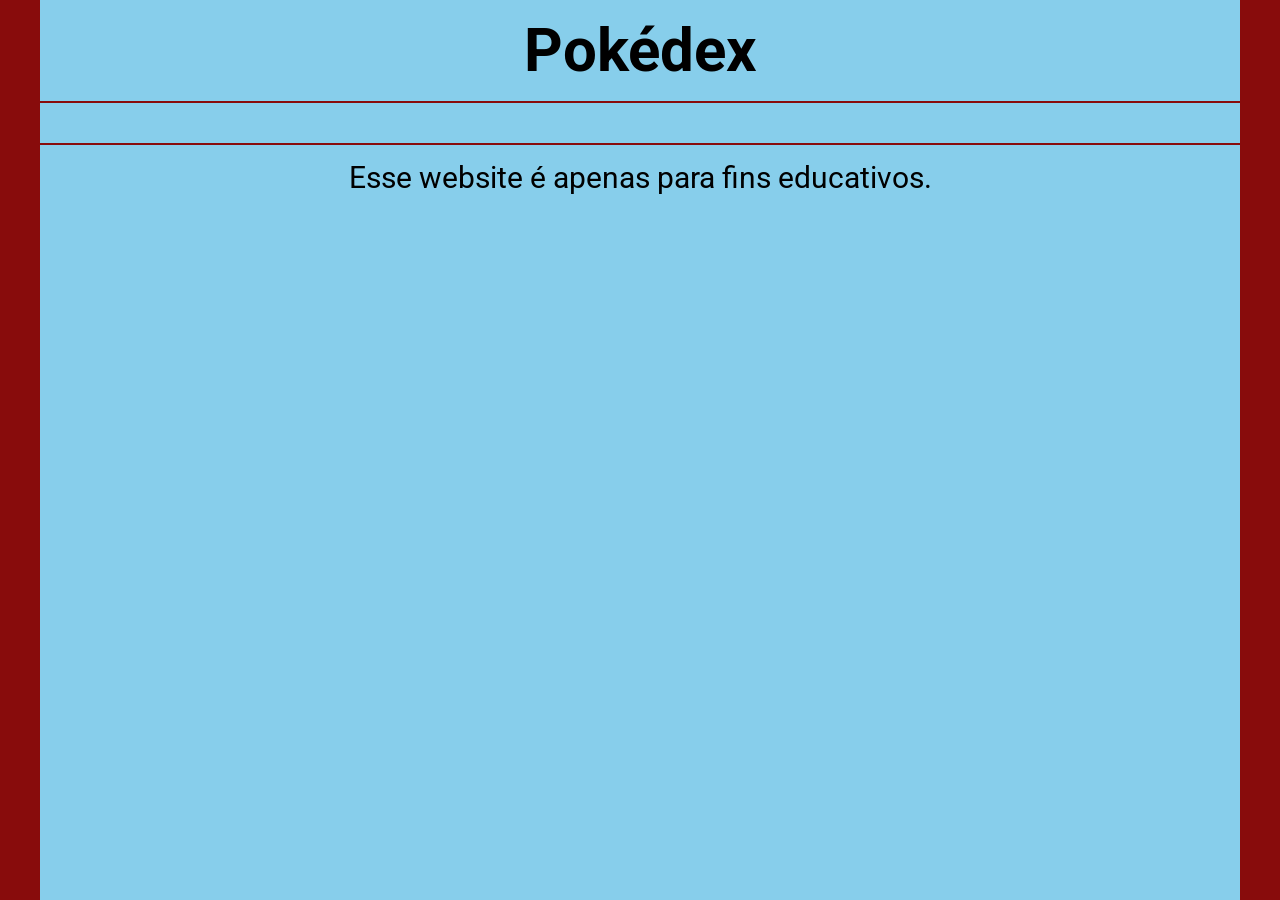
==== index.html @ a2ba6a8f "Apaguei a pasta do projeto e movi os arquivos para o repositório." ====
<!DOCTYPE html>
<html lang="en">
    <head>
        <meta charset="UTF-8">
        <meta name="viewport" content="width=device-width, initial-scale=1.0">
        <title>Pokédex</title>
        <link rel="stylesheet" href="./1_CSS/style.css">
    </head>
    <body>
        <div class="container">
            <header>
                <h1>Pokédex</h1>
            </header>
            <main id="main">

            </main>
            <footer>
                <p>Esse website é apenas para fins educativos.</p>
            </footer>
        </div>

        <script src="./script.js"></script>
    </body>
</html>
---- 1_CSS/style.css ----
@import url('https://fonts.googleapis.com/css2?family=Roboto:wght@100;300;400;700&family=Work+Sans:wght@300&display=swap');

* {
    border:  0;
    padding: 0;
    margin:  0;
    box-sizing: border-box;
}

html, body {
    width:  100%;
    height: 100%;
    font-family: 'Roboto', sans-serif;
}

body {
    background-color: rgb(136, 12, 12);
}

.container {
    margin:           0 auto;
    width:            100%;
    max-width:        1200px;
    height:           auto;
    min-height:       100%;
    background-color: #87CEEB;
}

header {
    width:            100%;
    height:           auto;
    padding:          15px 0;
    background-color: transparent;
    border-bottom:    2px solid rgb(136, 12, 12);

    display:          flex;
    justify-content:  center;
    align-items:      center;
    text-align:       center;
}

header h1 {
    font-size:        60px;
}

main {
    width:            100%;
    height:           auto;

    display:          flex;
    flex-wrap:        wrap;
    justify-content:  center;
    gap:              20px;
    padding:          20px 0;
}

.card {
    position:         relative;
    max-width:        300px;
    height:           auto;
    border:           2px solid red;
    border-radius:    8px;
    padding:          0 8px 8px 8px;
    background-color: #FFD700;
    cursor:           pointer;
}
.card:hover {
    transform:        scale(1.1);
    transition:       0.3s;
    
    #Descricao { display: block; }
}

img {
    width:            100%;
    max-width:        100%;
    height:           auto;
    vertical-align:   middle;
}

#Nome {
    text-align:       center;
    font-size:        26px;
    font-weight:      700;
}

#Descricao {
    position:         absolute;
    bottom:           0;
    left:             0;
    width:            100%;
    background-color: rgba(0, 0, 0,0.8);
    color:            #fff;
    padding:          10px;
    font-size:        16px;
    visibility:       hidden;
    opacity:          0;
    transition:       opacity 0.3s, visibility 0.3s;
}

.card:hover #Descricao {
    visibility:       visible;
    opacity:          1;
}

footer {
    width:            100%;
    height:           auto;

    display:          flex;
    align-items:      center;
    justify-content:  center;
    text-align:       center;
    padding:          15px 0;
    background-color: transparent;
    border-top:       2px solid rgb(136, 12, 12);
}

footer p { font-size: 30px; }
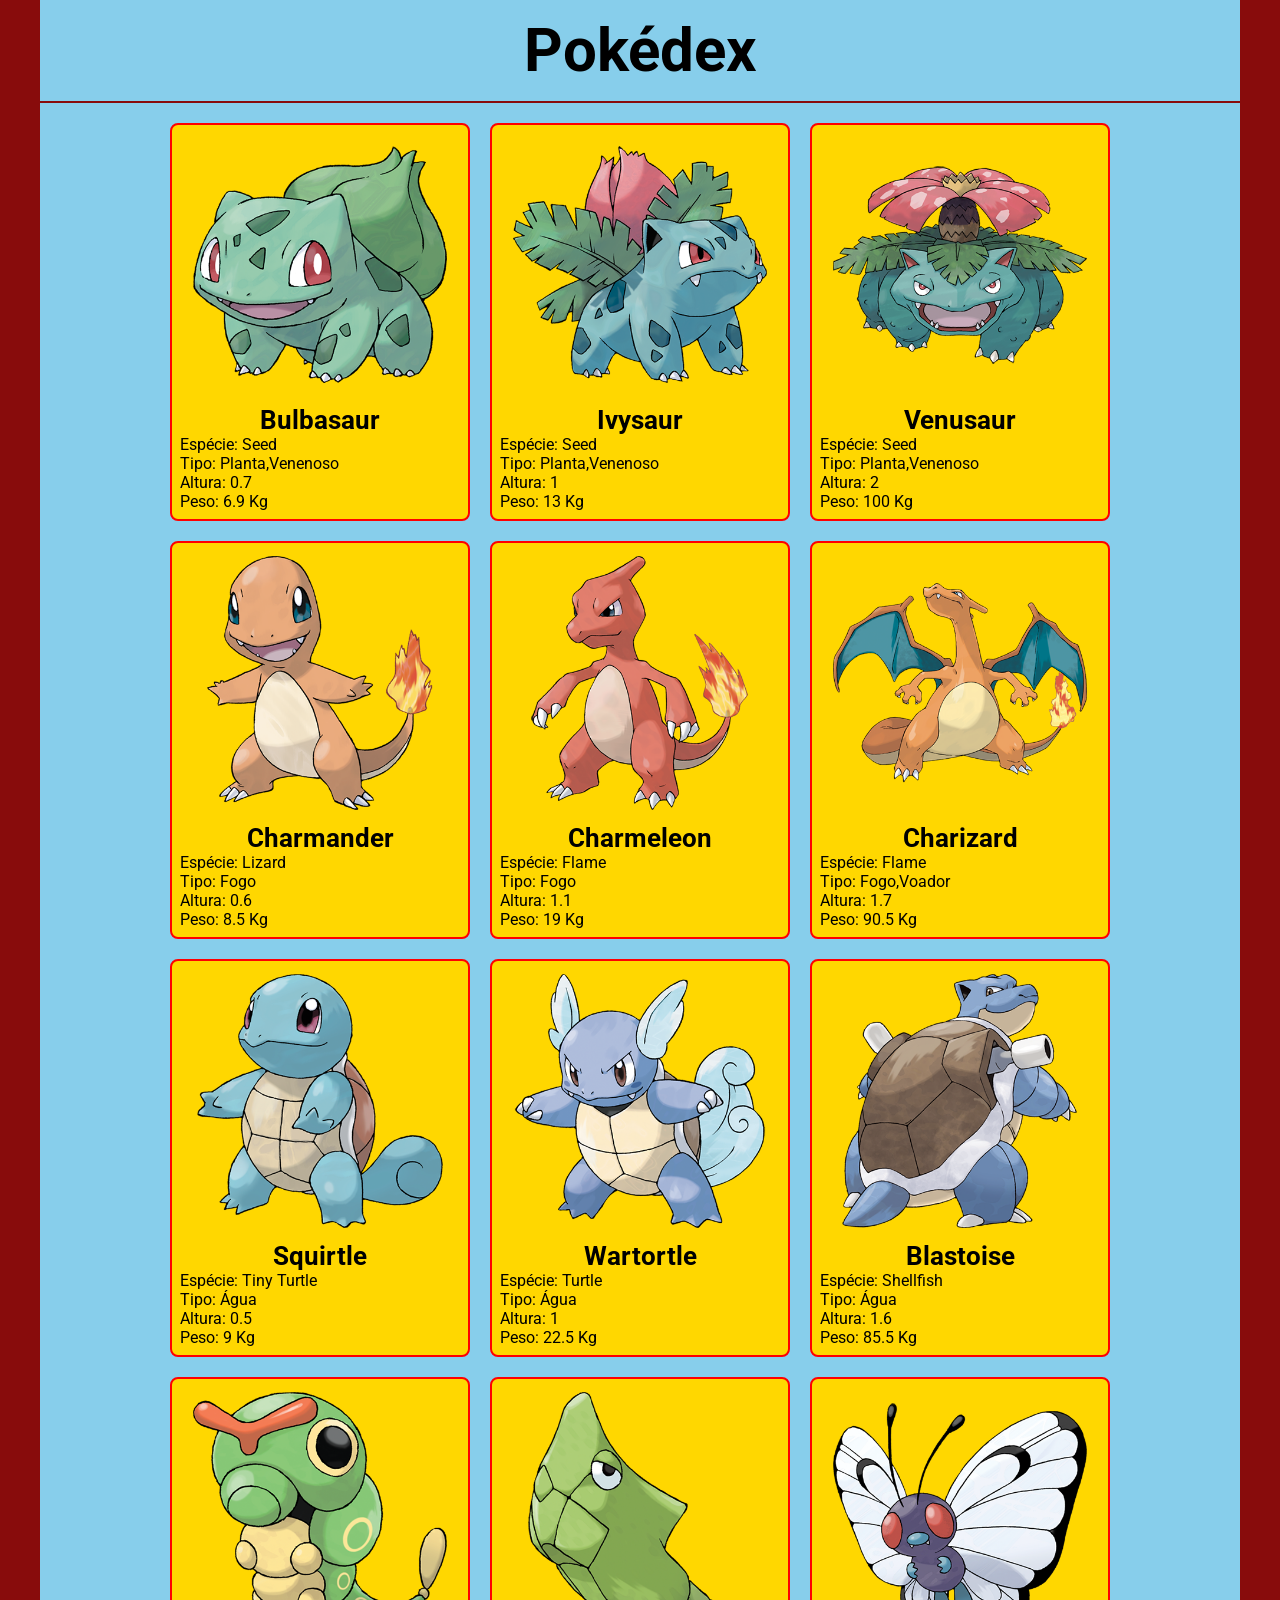
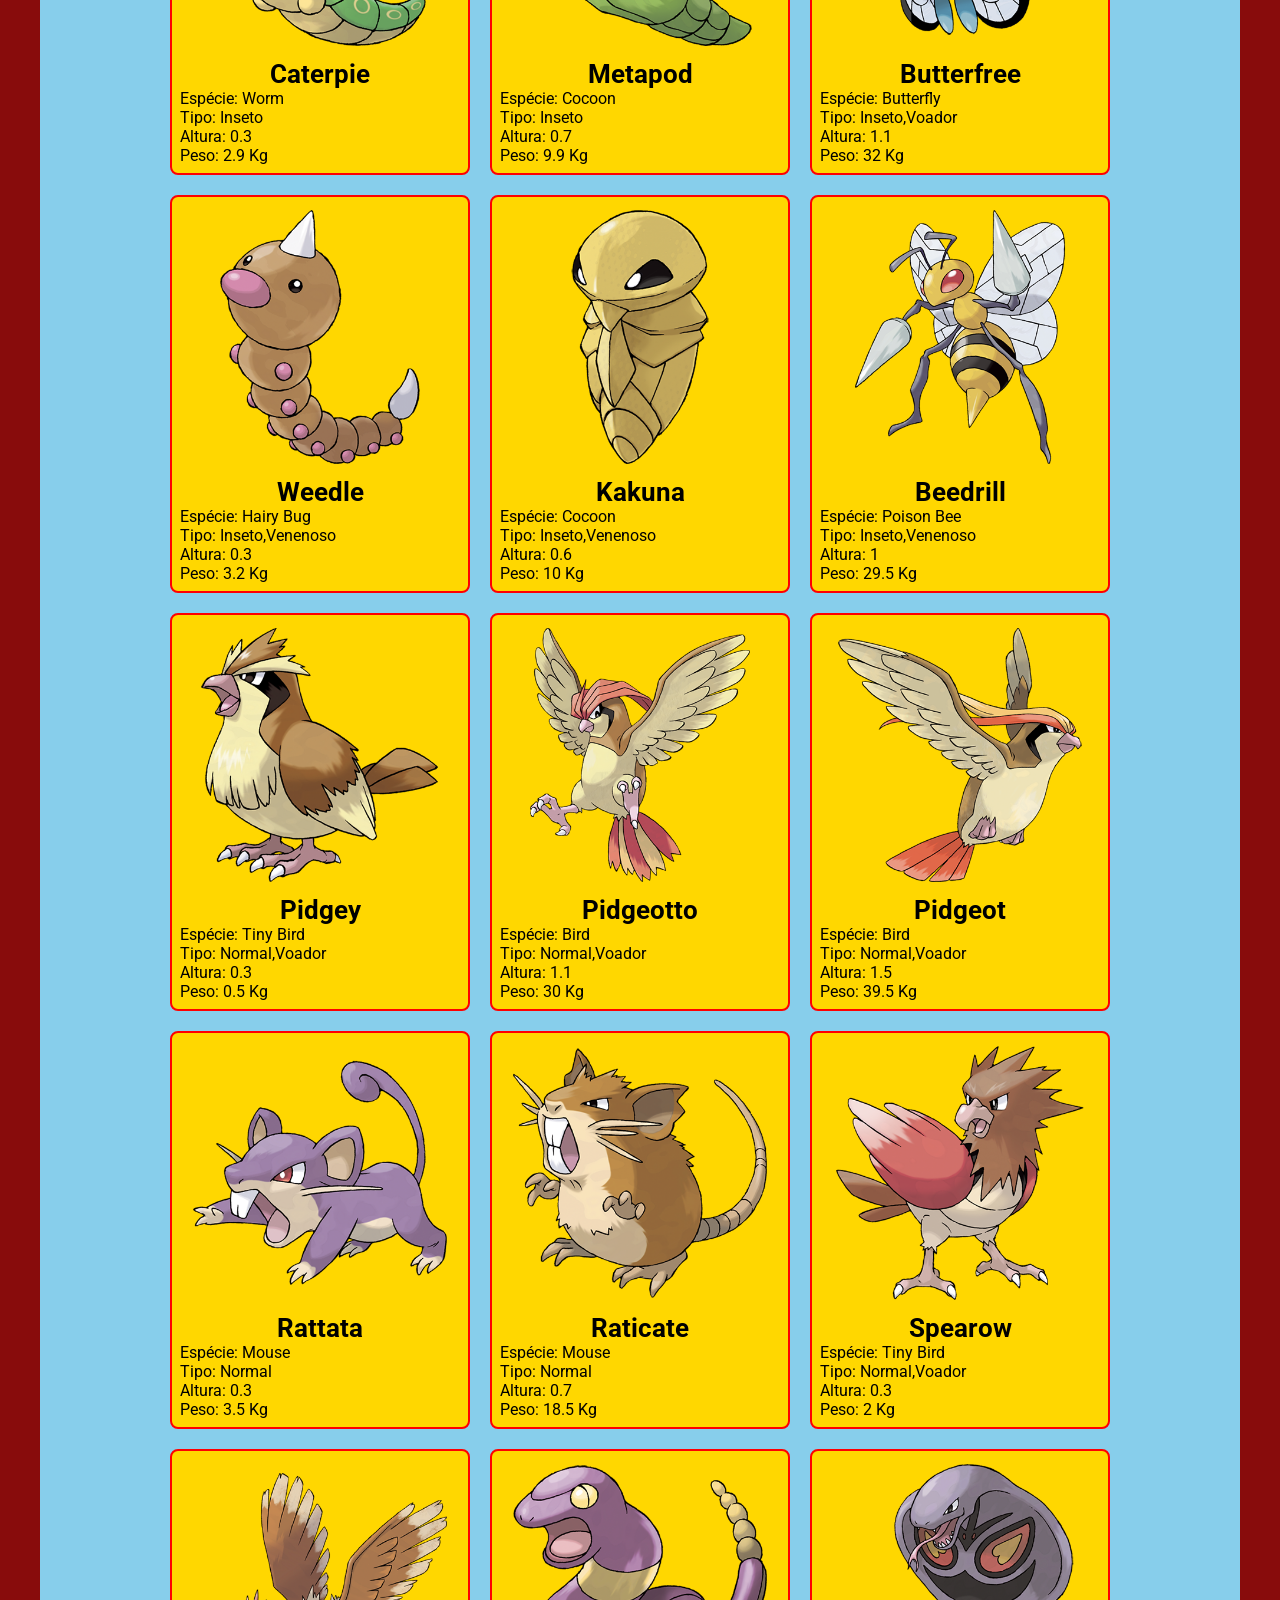
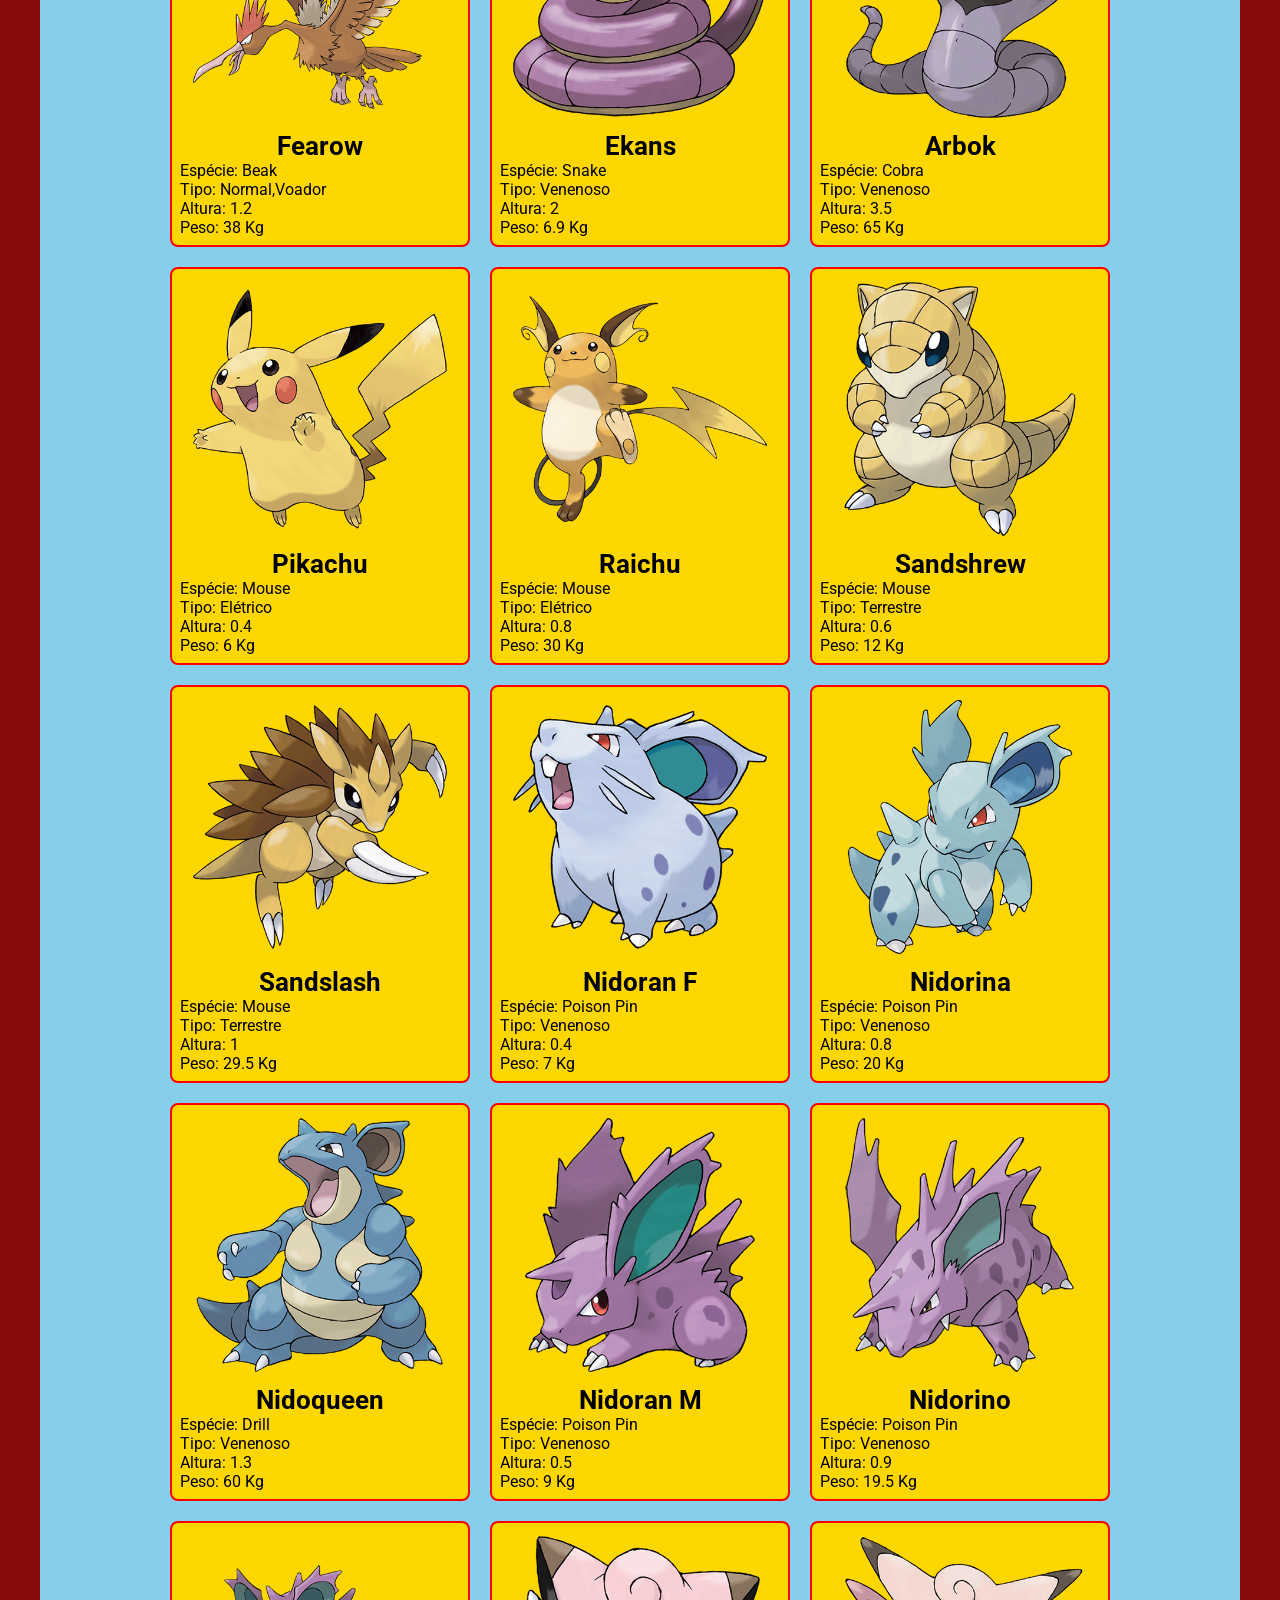
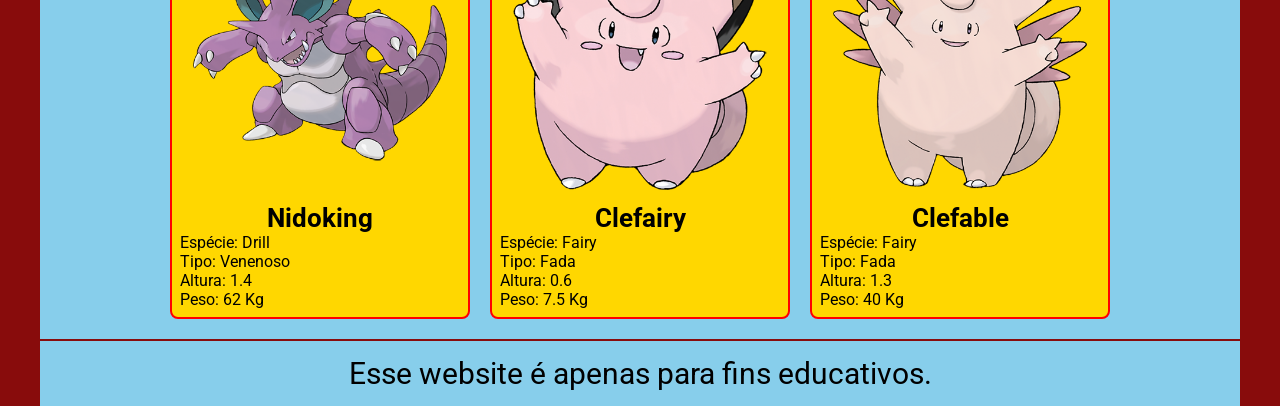
==== commit 9d397fef: "Estou fazendo algumas alterações pois o js não está lendo o arquivo json no Github Pages." ====
--- a/index.html
+++ b/index.html
@@ -4,7 +4,7 @@
         <meta charset="UTF-8">
         <meta name="viewport" content="width=device-width, initial-scale=1.0">
         <title>Pokédex</title>
-        <link rel="stylesheet" href="./1_CSS/style.css">
+        <link rel="stylesheet" href="./style.css">
     </head>
     <body>
         <div class="container">
--- a/style.css
+++ b/style.css
@@ -0,0 +1,120 @@
+
+@import url('https://fonts.googleapis.com/css2?family=Roboto:wght@100;300;400;700&family=Work+Sans:wght@300&display=swap');
+
+* {
+    border:  0;
+    padding: 0;
+    margin:  0;
+    box-sizing: border-box;
+}
+
+html, body {
+    width:  100%;
+    height: 100%;
+    font-family: 'Roboto', sans-serif;
+}
+
+body {
+    background-color: rgb(136, 12, 12);
+}
+
+.container {
+    margin:           0 auto;
+    width:            100%;
+    max-width:        1200px;
+    height:           auto;
+    min-height:       100%;
+    background-color: #87CEEB;
+}
+
+header {
+    width:            100%;
+    height:           auto;
+    padding:          15px 0;
+    background-color: transparent;
+    border-bottom:    2px solid rgb(136, 12, 12);
+
+    display:          flex;
+    justify-content:  center;
+    align-items:      center;
+    text-align:       center;
+}
+
+header h1 {
+    font-size:        60px;
+}
+
+main {
+    width:            100%;
+    height:           auto;
+
+    display:          flex;
+    flex-wrap:        wrap;
+    justify-content:  center;
+    gap:              20px;
+    padding:          20px 0;
+}
+
+.card {
+    position:         relative;
+    max-width:        300px;
+    height:           auto;
+    border:           2px solid red;
+    border-radius:    8px;
+    padding:          0 8px 8px 8px;
+    background-color: #FFD700;
+    cursor:           pointer;
+}
+.card:hover {
+    transform:        scale(1.1);
+    transition:       0.3s;
+    
+    #Descricao { display: block; }
+}
+
+img {
+    width:            100%;
+    max-width:        100%;
+    height:           auto;
+    vertical-align:   middle;
+}
+
+#Nome {
+    text-align:       center;
+    font-size:        26px;
+    font-weight:      700;
+}
+
+#Descricao {
+    position:         absolute;
+    bottom:           0;
+    left:             0;
+    width:            100%;
+    background-color: rgba(0, 0, 0,0.8);
+    color:            #fff;
+    padding:          10px;
+    font-size:        16px;
+    visibility:       hidden;
+    opacity:          0;
+    transition:       opacity 0.3s, visibility 0.3s;
+}
+
+.card:hover #Descricao {
+    visibility:       visible;
+    opacity:          1;
+}
+
+footer {
+    width:            100%;
+    height:           auto;
+
+    display:          flex;
+    align-items:      center;
+    justify-content:  center;
+    text-align:       center;
+    padding:          15px 0;
+    background-color: transparent;
+    border-top:       2px solid rgb(136, 12, 12);
+}
+
+footer p { font-size: 30px; }
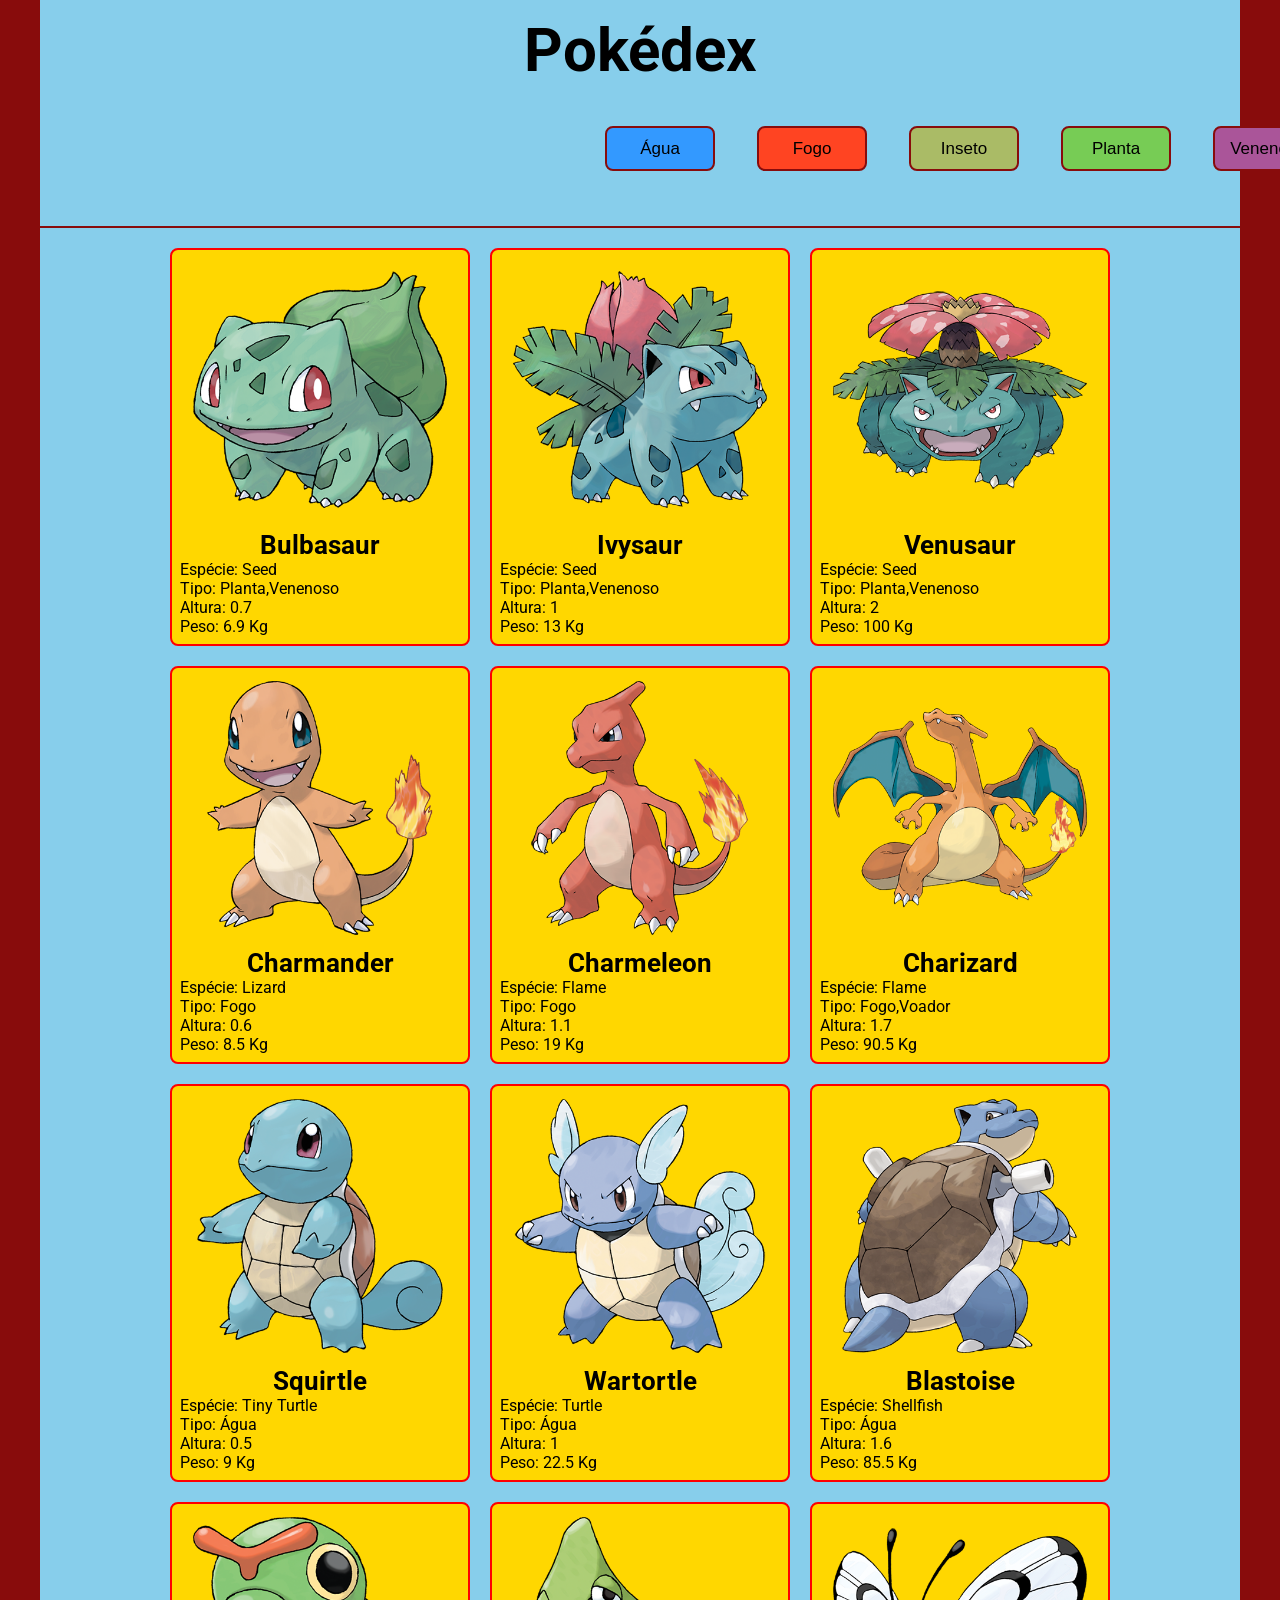
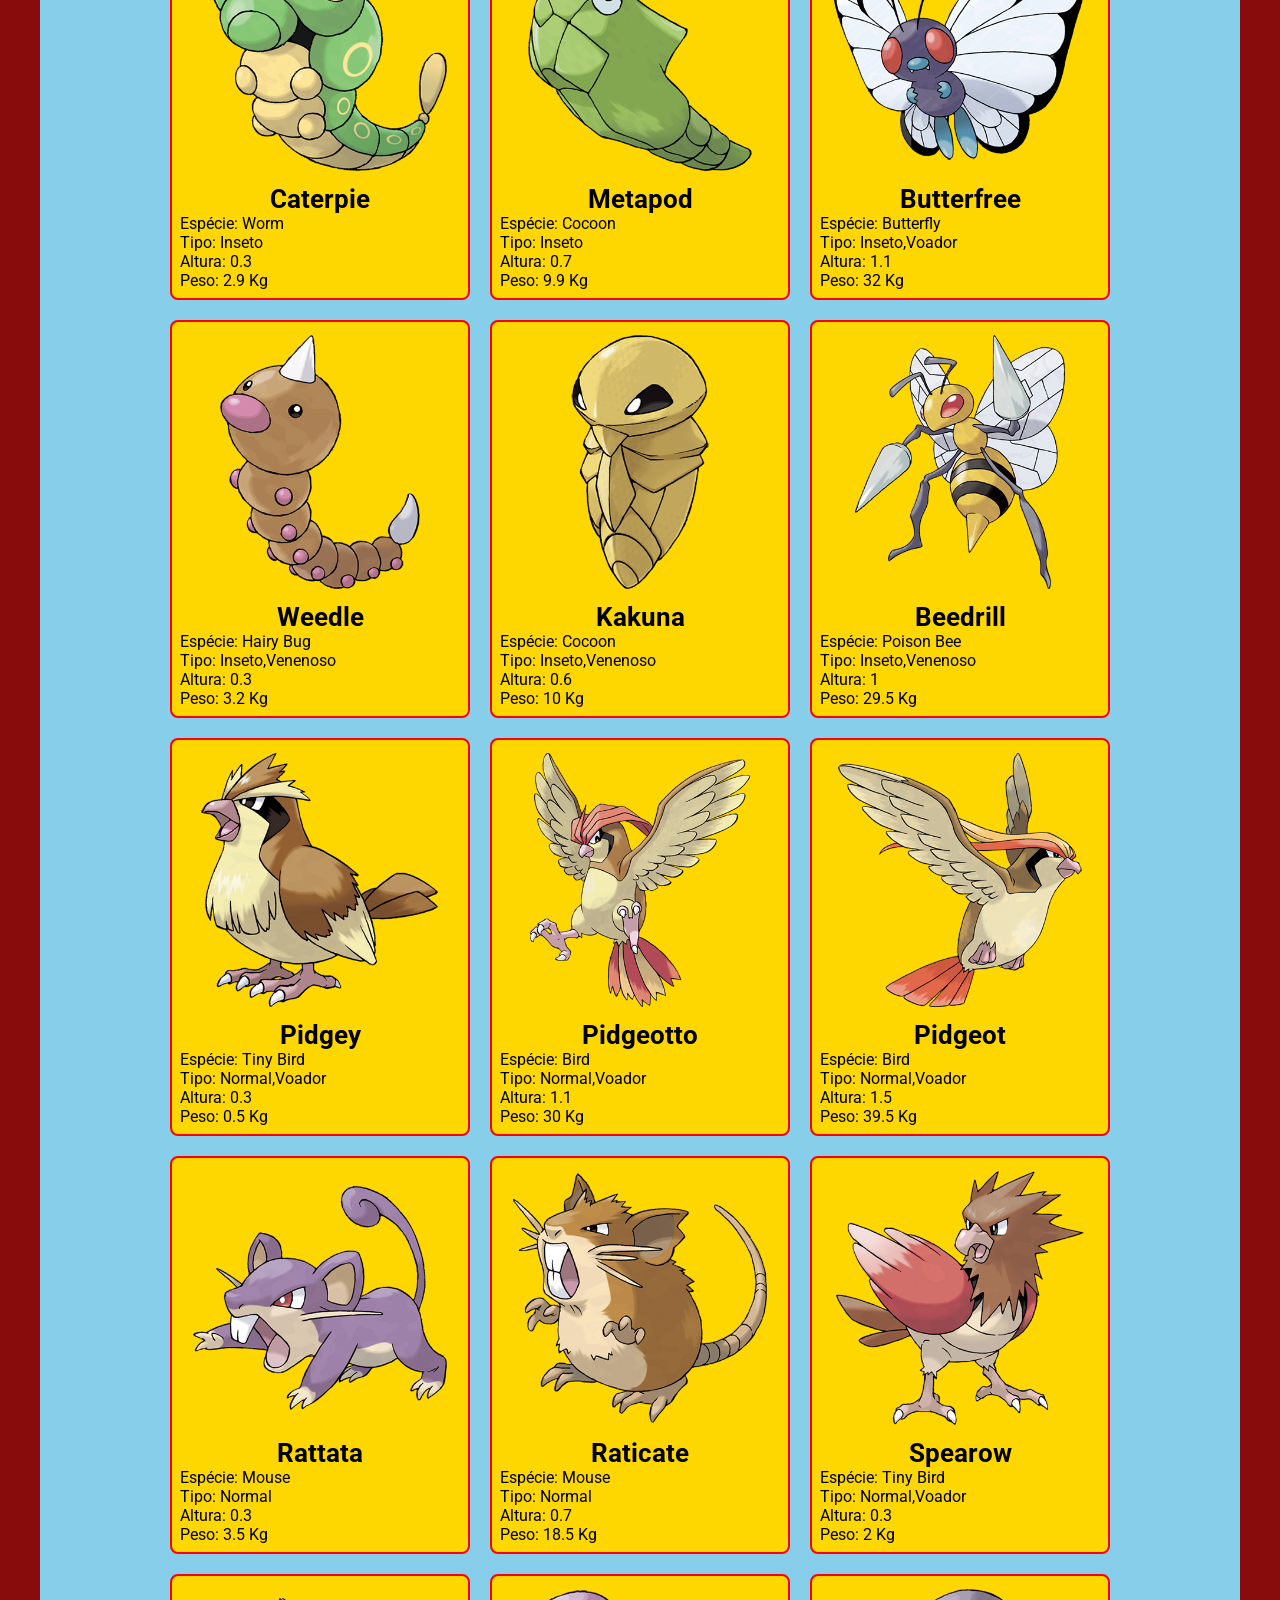
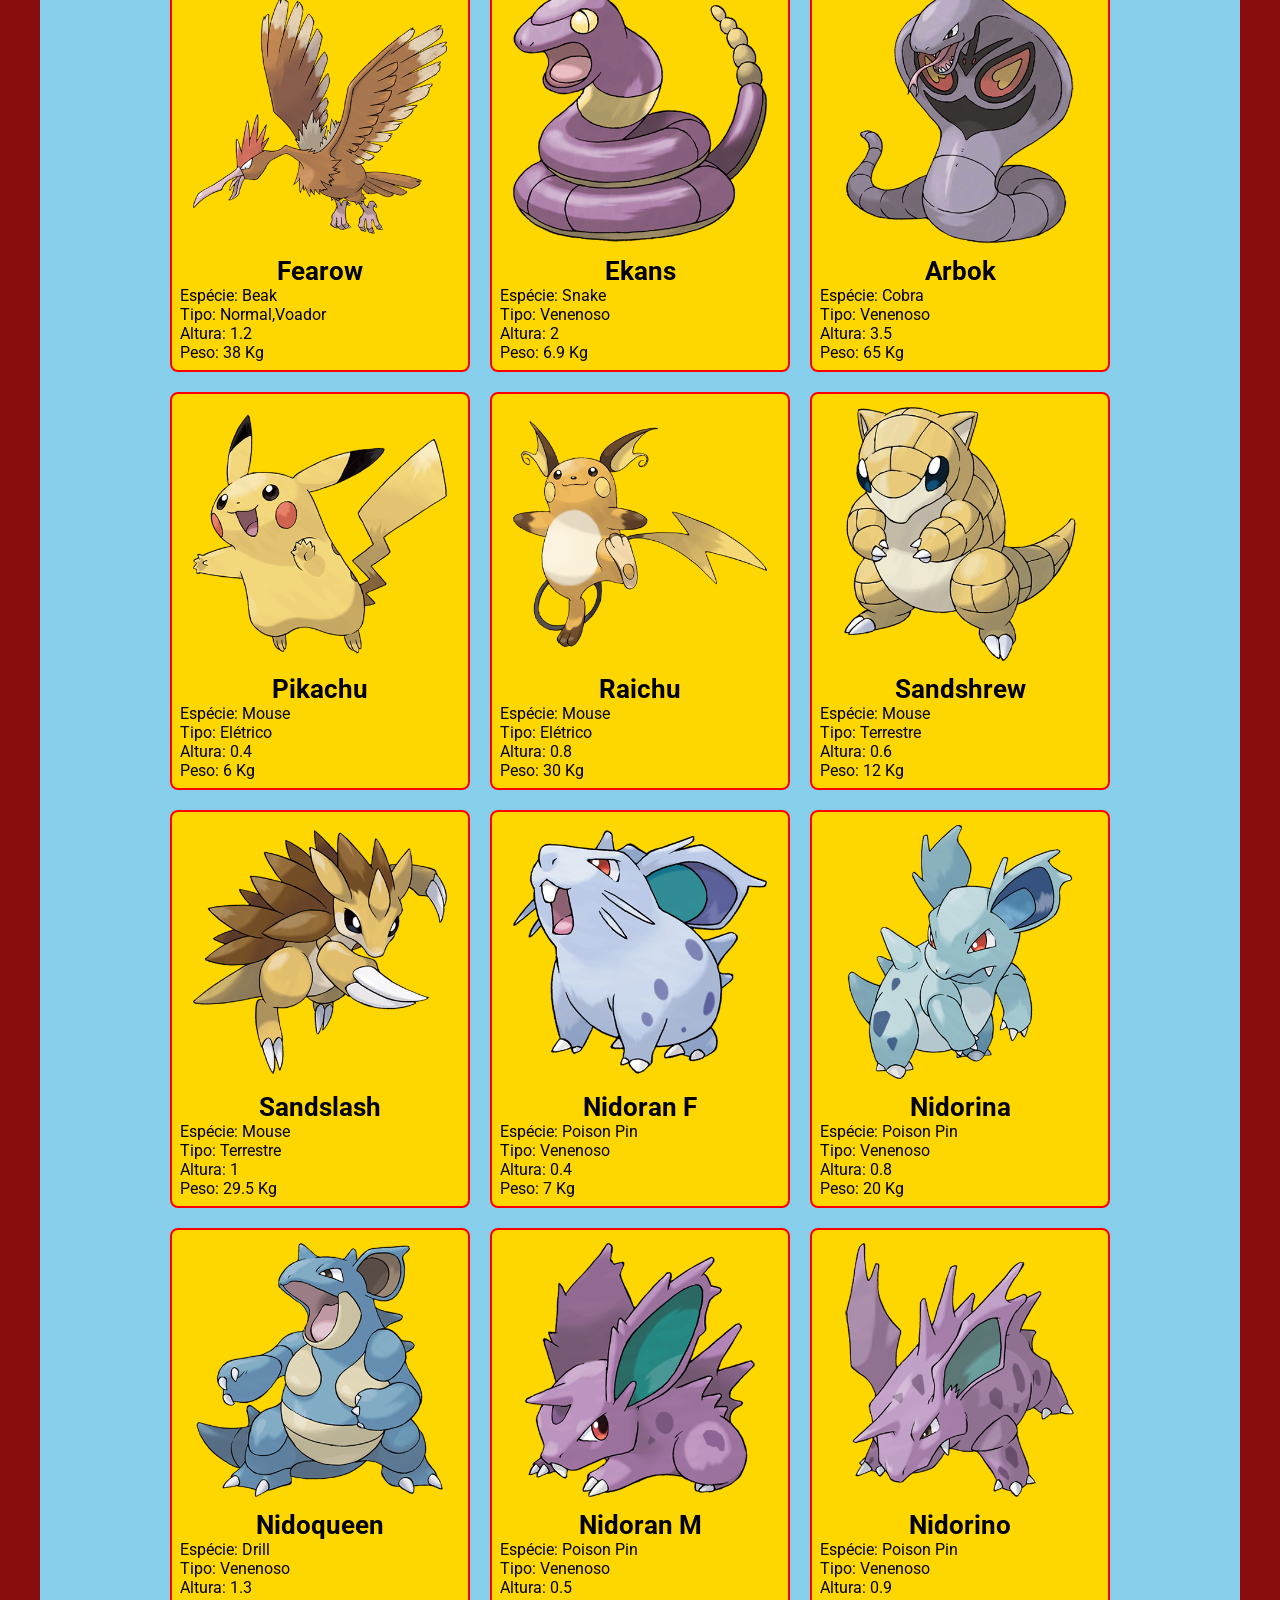
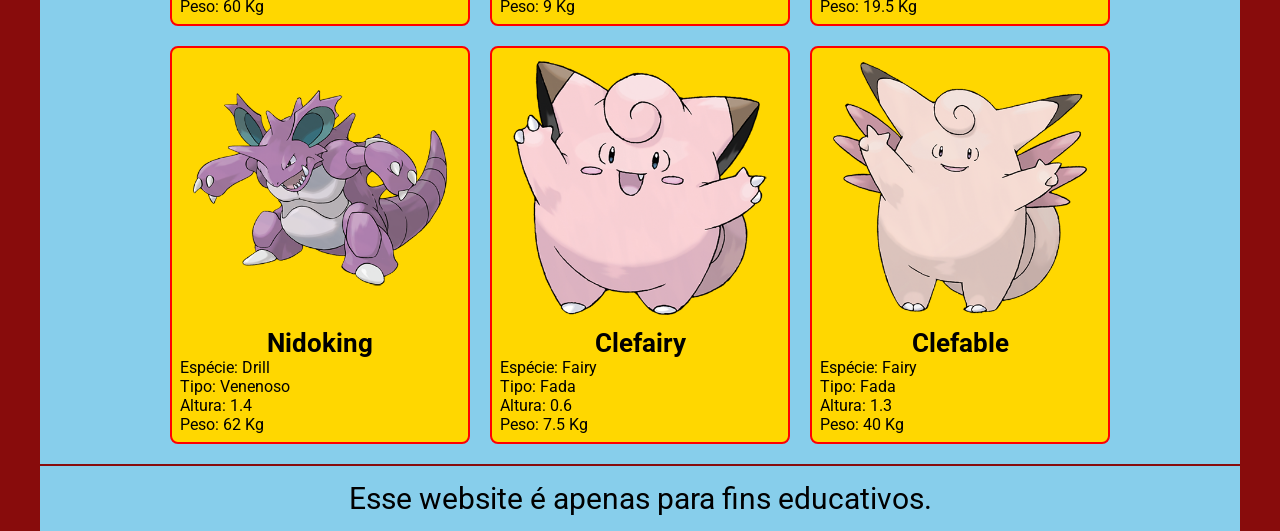
==== commit 76974b40: "Fiz o menu responsivo (localmente está funcionando), vou subir e ver o resultado final, em seguida i" ====
--- a/index.html
+++ b/index.html
@@ -5,20 +5,40 @@
         <meta name="viewport" content="width=device-width, initial-scale=1.0">
         <title>Pokédex</title>
         <link rel="stylesheet" href="./style.css">
+        <link rel="stylesheet" href="https://cdnjs.cloudflare.com/ajax/libs/font-awesome/5.15.1/css/all.min.css">
     </head>
     <body>
         <div class="container">
+            
             <header>
-                <h1>Pokédex</h1>
+                <a href=""><h1>Pokédex</h1></a>
+                
+                <div class="menu">
+                    
+                    <button class="menu-toggle">
+                        <i class="fas fa-bars"></i>
+                    </button>
+
+                    <ul class="menu-itens">
+                        <li><button id="agua"     style="background-color:#39f" >Água</button></li>
+                        <li><button id="fogo"     style="background-color:#f42" >Fogo</button></li>
+                        <li><button id="inseto"   style="background-color:#ab6" >Inseto</button></li>
+                        <li><button id="planta"   style="background-color:#7c5" >Planta</button></li>
+                        <li><button id="venenoso" style="background-color:#a59" >Venenoso</button></li>
+                        <li><button id="voador"   style="background-color:#89f" >Voador</button></li>
+                    </ul>
+                </div>
             </header>
-            <main id="main">
 
-            </main>
+
+            <main id="main"></main>
+            
             <footer>
                 <p>Esse website é apenas para fins educativos.</p>
             </footer>
         </div>
 
         <script src="./script.js"></script>
+        <script src="./menu.js"></script>
     </body>
 </html>
--- a/style.css
+++ b/style.css
@@ -33,16 +33,107 @@
     padding:          15px 0;
     background-color: transparent;
     border-bottom:    2px solid rgb(136, 12, 12);
-
-    display:          flex;
-    justify-content:  center;
+    
+    display:          flex;
+    flex-direction:   column;
     align-items:      center;
     text-align:       center;
+
 }
 
 header h1 {
     font-size:        60px;
-}
+    color:            black;
+}
+
+header a {
+    text-decoration: none;
+}
+
+
+ul {
+    width:            100px;
+    display:          flex;
+    justify-content:  space-evenly;
+    gap:              12px;
+    padding:          20px 0;
+}
+
+li { list-style: none; }
+
+ul button {
+    width:            110px;
+    height:           45px;
+    background-color: transparent;
+    border:           2px solid rgb(136, 12, 12);
+    border-radius:    8px;
+    font-size:        17px;
+}
+ul button:hover {
+    transform:        scale(1.1);
+    transition:       0.3s;
+}
+
+.menu { display: none; }
+
+.menu {
+    display:          flex;
+    justify-content:  space-between;
+    align-items:      center;
+    padding:          20px;
+    background-color: transparent;
+}
+
+.menu-itens {
+    display:          flex;
+    list-style:       none;
+    padding-left:     0;
+}
+
+.menu-itens li { margin: 0 15px; }
+
+.menu-itens li a {
+    text-decoration:  none;
+    color:            white;
+    padding:          10px 15px;
+    border-radius:    5px;
+    transition:       background-color 0.3s;
+}
+
+.menu-toggle {
+    display:          none;
+    background:       none;
+    border:           none;
+    font-size:        24px;
+    cursor:           pointer;
+    color:            white;
+}
+
+@media (max-width: 939px) {
+    .menu-itens {
+        display:          none;
+        flex-direction:   column;
+        width:            100%;
+        text-align:       center;
+        position:         absolute;
+        top:              172px;
+        left:             0;
+        background-color: rgb(136, 12, 12);
+        z-index:          1000;
+    }
+
+    .menu-itens li { margin: 0; }
+
+    button {
+        font-size: 22px;
+    }
+
+    .menu-itens.active { display: flex;  }
+
+    .menu-toggle       { display: block; }
+}
+
+/*  */
 
 main {
     width:            100%;
